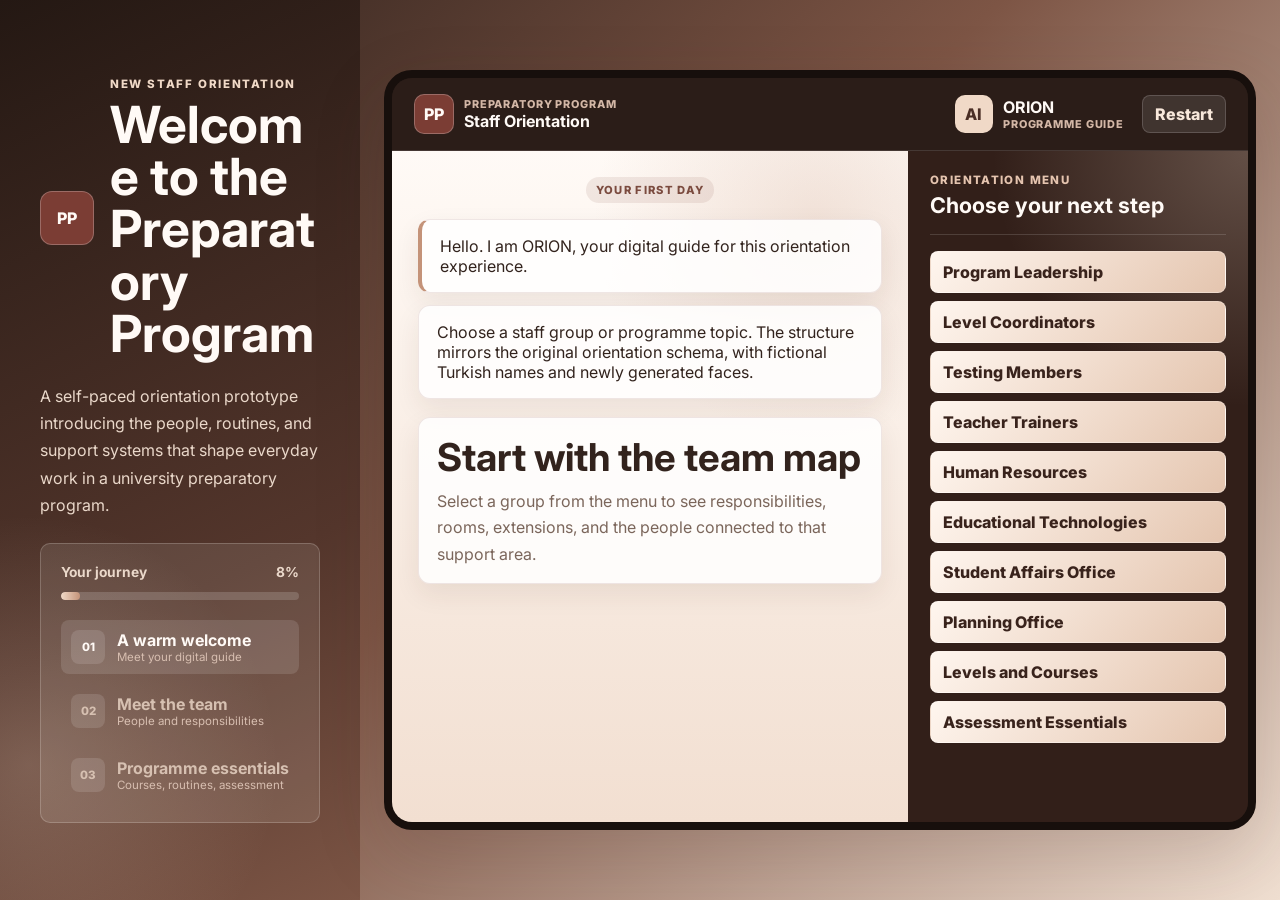
==== staff-orientation/index.html @ 4f43595f "Add staff orientation case study" ====
<!doctype html>
<html lang="en">
  <head>
    <meta charset="utf-8" />
    <meta name="viewport" content="width=device-width, initial-scale=1" />
    <meta
      name="description"
      content="A fictionalized new staff orientation demo with the same staff structure and refreshed names and faces."
    />
    <title>New Staff Orientation | Demo</title>
    <link rel="preconnect" href="https://fonts.googleapis.com" />
    <link rel="preconnect" href="https://fonts.gstatic.com" crossorigin />
    <link
      href="https://fonts.googleapis.com/css2?family=Inter:wght@400;600;700;800&display=swap"
      rel="stylesheet"
    />
    <link rel="stylesheet" href="styles.css" />
  </head>
  <body>
    <main class="orientation-shell">
      <section class="context-panel" aria-label="Module overview">
        <div class="brand-row">
          <div class="brand-mark">PP</div>
          <div>
            <p class="eyebrow">New Staff Orientation</p>
            <h1>Welcome to the Preparatory Program</h1>
          </div>
        </div>
        <p class="intro-copy">
          A self-paced orientation prototype introducing the people, routines,
          and support systems that shape everyday work in a university
          preparatory program.
        </p>
        <div class="module-card">
          <div class="module-topline">
            <span>Your journey</span>
            <strong id="progressValue">8%</strong>
          </div>
          <div class="progress-track" aria-label="Orientation progress">
            <span id="progressBar"></span>
          </div>
          <ol class="chapter-list">
            <li class="active" data-step="welcome">
              <span>01</span>
              <div>
                <strong>A warm welcome</strong>
                <small>Meet your digital guide</small>
              </div>
            </li>
            <li data-step="team">
              <span>02</span>
              <div>
                <strong>Meet the team</strong>
                <small>People and responsibilities</small>
              </div>
            </li>
            <li data-step="programme">
              <span>03</span>
              <div>
                <strong>Programme essentials</strong>
                <small>Courses, routines, assessment</small>
              </div>
            </li>
          </ol>
        </div>
      </section>

      <section class="experience-panel" aria-label="Interactive orientation">
        <div class="tablet">
          <header class="tablet-top">
            <div class="tablet-brand">
              <span class="brand-mark small">PP</span>
              <div>
                <small>PREPARATORY PROGRAM</small>
                <strong>Staff Orientation</strong>
              </div>
            </div>
            <div class="guide-identity">
              <div class="guide-avatar" aria-hidden="true">AI</div>
              <div>
                <strong>ORION</strong>
                <small>Programme guide</small>
              </div>
            </div>
            <button class="restart-button" type="button" id="restartButton" aria-label="Restart journey">Restart</button>
          </header>

          <div class="tablet-workspace">
            <section class="content-area" aria-live="polite">
              <p class="day-label">YOUR FIRST DAY</p>
              <div class="message accent">
                Hello. I am ORION, your digital guide for this orientation
                experience.
              </div>
              <div class="message">
                Choose a staff group or programme topic. The structure mirrors
                the original orientation schema, with fictional Turkish names
                and newly generated faces.
              </div>
              <div id="detailPanel" class="detail-panel">
                <h2>Start with the team map</h2>
                <p>
                  Select a group from the menu to see responsibilities, rooms,
                  extensions, and the people connected to that support area.
                </p>
              </div>
            </section>

            <aside class="action-area">
              <div class="action-heading">
                <small>Orientation Menu</small>
                <strong>Choose your next step</strong>
              </div>
              <div class="menu-group">
                <button type="button" data-panel="leadership">Program Leadership</button>
                <button type="button" data-panel="coordinators">Level Coordinators</button>
                <button type="button" data-panel="testing">Testing Members</button>
                <button type="button" data-panel="trainers">Teacher Trainers</button>
                <button type="button" data-panel="humanResources">Human Resources</button>
                <button type="button" data-panel="educationalTechnologies">Educational Technologies</button>
                <button type="button" data-panel="studentAffairs">Student Affairs Office</button>
                <button type="button" data-panel="planning">Planning Office</button>
                <button type="button" data-panel="levels">Levels and Courses</button>
                <button type="button" data-panel="assessment">Assessment Essentials</button>
              </div>
            </aside>
          </div>
        </div>
      </section>
    </main>

    <script src="script.js"></script>
  </body>
</html>
---- staff-orientation/styles.css ----
:root {
  --ink: #32231d;
  --muted: #7b665b;
  --paper: #f4e7dc;
  --panel: #fffaf6;
  --line: #e3d0c2;
  --brand: #7b3d34;
  --brand-soft: #c49379;
  --accent: #f0d9c7;
  --dark: #1d1512;
  --shadow: 0 24px 70px rgba(65, 39, 31, 0.18);
}

* {
  box-sizing: border-box;
}

body {
  margin: 0;
  min-height: 100vh;
  color: var(--ink);
  background: linear-gradient(135deg, #2c1f1a 0%, #7d5545 46%, #f0dfd1 100%);
  font-family: "Inter", Arial, sans-serif;
}

button {
  font: inherit;
}

.orientation-shell {
  display: grid;
  grid-template-columns: 360px minmax(0, 1fr);
  min-height: 100vh;
}

.context-panel {
  display: flex;
  flex-direction: column;
  justify-content: center;
  gap: 24px;
  padding: 40px;
  color: #fffaf6;
  background:
    radial-gradient(circle at 8% 85%, rgba(240, 217, 199, 0.22), transparent 30%),
    linear-gradient(155deg, #241813 0%, #54362c 64%, #7c5545 100%);
}

.brand-row {
  display: flex;
  gap: 16px;
  align-items: center;
}

.brand-mark {
  display: grid;
  flex: none;
  width: 54px;
  height: 54px;
  place-items: center;
  color: #fffaf6;
  background: var(--brand);
  border: 1px solid rgba(255, 255, 255, 0.24);
  border-radius: 12px;
  font-weight: 800;
}

.brand-mark.small {
  width: 40px;
  height: 40px;
  border-radius: 10px;
}

.eyebrow {
  margin: 0 0 7px;
  color: var(--accent);
  font-size: 0.72rem;
  font-weight: 800;
  letter-spacing: 0.14em;
  text-transform: uppercase;
}

h1,
h2,
h3,
p {
  overflow-wrap: anywhere;
}

h1 {
  margin: 0;
  font-size: clamp(2rem, 4vw, 3.4rem);
  line-height: 1.02;
}

.intro-copy {
  margin: 0;
  color: #ead8ca;
  line-height: 1.7;
}

.module-card {
  padding: 20px;
  background: rgba(255, 250, 246, 0.1);
  border: 1px solid rgba(255, 250, 246, 0.2);
  border-radius: 10px;
}

.module-topline {
  display: flex;
  justify-content: space-between;
  color: #ead8ca;
  font-size: 0.86rem;
  font-weight: 700;
}

.progress-track {
  height: 8px;
  margin: 12px 0 20px;
  overflow: hidden;
  background: rgba(255, 255, 255, 0.16);
  border-radius: 999px;
}

.progress-track span {
  display: block;
  width: 8%;
  height: 100%;
  background: linear-gradient(90deg, #f0d9c7, #c49379);
  border-radius: inherit;
}

.chapter-list {
  display: grid;
  gap: 10px;
  margin: 0;
  padding: 0;
  list-style: none;
}

.chapter-list li {
  display: flex;
  gap: 12px;
  align-items: center;
  padding: 10px;
  color: #d6c0b1;
  border-radius: 8px;
}

.chapter-list li.active {
  color: #fffaf6;
  background: rgba(255, 255, 255, 0.12);
}

.chapter-list span {
  display: grid;
  width: 34px;
  height: 34px;
  place-items: center;
  background: rgba(255, 255, 255, 0.12);
  border-radius: 8px;
  font-size: 0.72rem;
  font-weight: 800;
}

.chapter-list strong,
.chapter-list small {
  display: block;
}

.chapter-list small {
  color: #d7beb0;
  font-size: 0.72rem;
}

.experience-panel {
  display: grid;
  place-items: center;
  min-width: 0;
  padding: 24px;
}

.tablet {
  display: grid;
  grid-template-rows: auto minmax(0, 1fr);
  width: min(1180px, 100%);
  min-height: min(760px, calc(100vh - 48px));
  overflow: hidden;
  background: #241813;
  border: 8px solid #170f0c;
  border-radius: 28px;
  box-shadow: var(--shadow);
}

.tablet-top {
  display: flex;
  align-items: center;
  gap: 18px;
  padding: 16px 22px;
  color: #fffaf6;
  background: #2b1d18;
  border-bottom: 1px solid rgba(255, 255, 255, 0.12);
}

.tablet-brand,
.guide-identity {
  display: flex;
  align-items: center;
  gap: 10px;
}

.tablet-brand small,
.guide-identity small {
  display: block;
  color: #d3b7a6;
  font-size: 0.68rem;
  font-weight: 800;
  letter-spacing: 0.08em;
  text-transform: uppercase;
}

.guide-identity {
  margin-left: auto;
}

.guide-avatar {
  display: grid;
  width: 38px;
  height: 38px;
  place-items: center;
  color: #4a2e25;
  background: #f0d9c7;
  border-radius: 10px;
  font-weight: 800;
}

.restart-button {
  min-height: 38px;
  padding: 0 12px;
  color: #f8e8db;
  cursor: pointer;
  background: rgba(255, 255, 255, 0.1);
  border: 1px solid rgba(255, 255, 255, 0.16);
  border-radius: 8px;
  font-weight: 800;
}

.tablet-workspace {
  display: grid;
  grid-template-columns: minmax(0, 1fr) 340px;
  min-height: 0;
}

.content-area {
  min-height: 0;
  padding: 26px;
  overflow: auto;
  background:
    radial-gradient(circle at 82% 10%, rgba(196, 147, 121, 0.22), transparent 30%),
    linear-gradient(180deg, #fffaf6 0%, #f2dfd1 100%);
}

.day-label {
  width: fit-content;
  margin: 0 auto 16px;
  padding: 6px 10px;
  color: #7b4b3f;
  background: rgba(123, 61, 52, 0.1);
  border-radius: 999px;
  font-size: 0.7rem;
  font-weight: 800;
  letter-spacing: 0.12em;
}

.message,
.detail-panel {
  max-width: 780px;
  margin: 0 0 12px;
  padding: 16px 18px;
  background: rgba(255, 255, 255, 0.84);
  border: 1px solid rgba(123, 61, 52, 0.12);
  border-radius: 12px;
  box-shadow: 0 10px 26px rgba(65, 39, 31, 0.08);
}

.message.accent {
  border-left: 4px solid var(--brand-soft);
}

.detail-panel {
  margin-top: 18px;
}

.detail-panel h2 {
  margin: 0 0 8px;
  font-size: clamp(1.5rem, 3vw, 2.4rem);
}

.detail-panel p {
  margin: 0;
  color: var(--muted);
  line-height: 1.65;
}

.profile-grid {
  display: grid;
  grid-template-columns: repeat(2, minmax(0, 1fr));
  gap: 12px;
  margin-top: 18px;
}

.profile-card {
  display: flex;
  gap: 12px;
  align-items: center;
  min-width: 0;
  padding: 12px;
  color: #fffaf6;
  background: linear-gradient(135deg, #7b3d34, #b68068);
  border-radius: 10px;
}

.face {
  flex: none;
  width: 76px;
  height: 88px;
  background-image: url("../assets/orientation-faces.png");
  background-size: 500% 500%;
  border: 2px solid rgba(255, 255, 255, 0.72);
  border-radius: 10px;
  box-shadow: 0 8px 18px rgba(45, 25, 19, 0.2);
}

.face-1 { background-position: 0% 0%; }
.face-2 { background-position: 25% 0%; }
.face-3 { background-position: 50% 0%; }
.face-4 { background-position: 75% 0%; }
.face-5 { background-position: 100% 0%; }
.face-6 { background-position: 0% 25%; }
.face-7 { background-position: 25% 25%; }
.face-8 { background-position: 50% 25%; }
.face-9 { background-position: 75% 25%; }
.face-10 { background-position: 100% 25%; }
.face-11 { background-position: 0% 50%; }
.face-12 { background-position: 25% 50%; }
.face-13 { background-position: 50% 50%; }
.face-14 { background-position: 75% 50%; }
.face-15 { background-position: 100% 50%; }
.face-16 { background-position: 0% 75%; }
.face-17 { background-position: 25% 75%; }
.face-18 { background-position: 50% 75%; }
.face-19 { background-position: 75% 75%; }
.face-20 { background-position: 100% 75%; }
.face-21 { background-position: 0% 100%; }

.profile-card strong,
.profile-card span {
  display: block;
}

.profile-card strong {
  font-size: 1rem;
  line-height: 1.2;
}

.profile-card small {
  display: block;
  margin: 3px 0 7px;
  opacity: 0.86;
  font-size: 0.78rem;
  font-weight: 800;
}

.profile-card span {
  opacity: 0.82;
  font-size: 0.74rem;
  font-weight: 700;
}

.info-list {
  display: grid;
  gap: 10px;
  margin-top: 18px;
}

.info-card {
  padding: 14px;
  background: rgba(255, 250, 246, 0.78);
  border: 1px solid rgba(123, 61, 52, 0.14);
  border-radius: 10px;
}

.info-card strong {
  display: block;
  margin-bottom: 6px;
  color: var(--brand);
}

.info-card p {
  margin: 0;
  color: var(--muted);
}

.action-area {
  min-height: 0;
  padding: 22px;
  overflow: auto;
  color: #fffaf6;
  background:
    radial-gradient(circle at 100% 0%, rgba(240, 217, 199, 0.26), transparent 34%),
    #321f19;
}

.action-heading {
  display: grid;
  gap: 6px;
  padding-bottom: 16px;
  margin-bottom: 16px;
  border-bottom: 1px solid rgba(255, 255, 255, 0.14);
}

.action-heading small {
  color: #e5c4af;
  font-size: 0.72rem;
  font-weight: 800;
  letter-spacing: 0.12em;
  text-transform: uppercase;
}

.action-heading strong {
  font-size: 1.35rem;
  line-height: 1.15;
}

.menu-group {
  display: grid;
  gap: 8px;
}

.menu-group button {
  min-height: 42px;
  padding: 8px 12px;
  color: #39231c;
  text-align: left;
  cursor: pointer;
  background: linear-gradient(135deg, #fff6ef, #e4c5af);
  border: 1px solid rgba(255, 255, 255, 0.26);
  border-radius: 8px;
  font-weight: 800;
}

.menu-group button:hover,
.menu-group button.active {
  background: #fffaf6;
  transform: translateX(2px);
}

@media (max-width: 980px) {
  .orientation-shell,
  .tablet-workspace {
    grid-template-columns: 1fr;
  }

  .context-panel {
    display: none;
  }

  .tablet {
    min-height: calc(100vh - 32px);
  }

  .action-area {
    max-height: 360px;
  }
}

@media (max-width: 640px) {
  .experience-panel {
    padding: 0;
  }

  .tablet {
    min-height: 100vh;
    border: 0;
    border-radius: 0;
  }

  .tablet-top {
    align-items: flex-start;
    flex-direction: column;
  }

  .guide-identity {
    margin-left: 0;
  }

  .profile-grid {
    grid-template-columns: 1fr;
  }
}
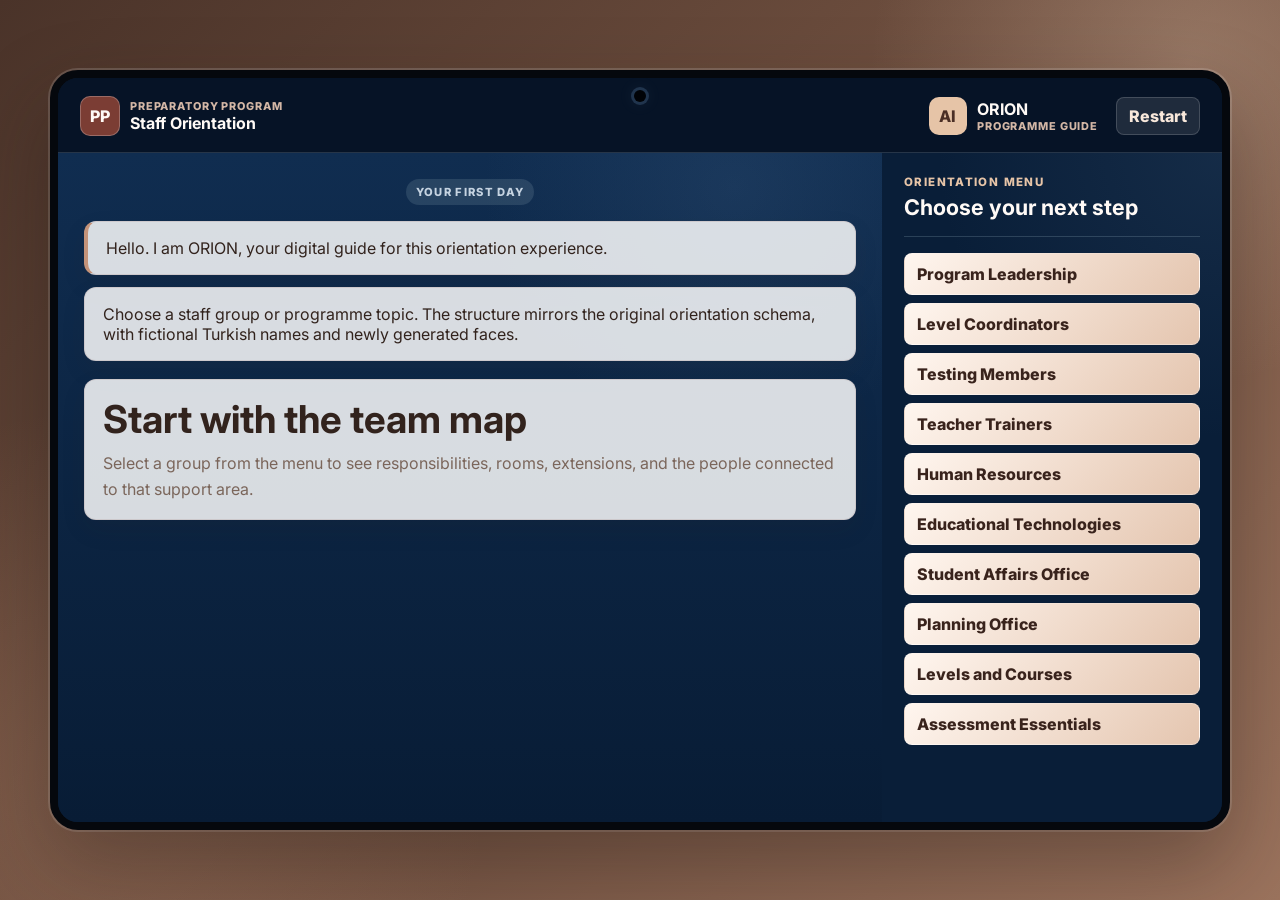
==== commit fc00424b: "Refine staff orientation tablet layout" ====
--- a/staff-orientation/index.html
+++ b/staff-orientation/index.html
@@ -18,53 +18,6 @@
   </head>
   <body>
     <main class="orientation-shell">
-      <section class="context-panel" aria-label="Module overview">
-        <div class="brand-row">
-          <div class="brand-mark">PP</div>
-          <div>
-            <p class="eyebrow">New Staff Orientation</p>
-            <h1>Welcome to the Preparatory Program</h1>
-          </div>
-        </div>
-        <p class="intro-copy">
-          A self-paced orientation prototype introducing the people, routines,
-          and support systems that shape everyday work in a university
-          preparatory program.
-        </p>
-        <div class="module-card">
-          <div class="module-topline">
-            <span>Your journey</span>
-            <strong id="progressValue">8%</strong>
-          </div>
-          <div class="progress-track" aria-label="Orientation progress">
-            <span id="progressBar"></span>
-          </div>
-          <ol class="chapter-list">
-            <li class="active" data-step="welcome">
-              <span>01</span>
-              <div>
-                <strong>A warm welcome</strong>
-                <small>Meet your digital guide</small>
-              </div>
-            </li>
-            <li data-step="team">
-              <span>02</span>
-              <div>
-                <strong>Meet the team</strong>
-                <small>People and responsibilities</small>
-              </div>
-            </li>
-            <li data-step="programme">
-              <span>03</span>
-              <div>
-                <strong>Programme essentials</strong>
-                <small>Courses, routines, assessment</small>
-              </div>
-            </li>
-          </ol>
-        </div>
-      </section>
-
       <section class="experience-panel" aria-label="Interactive orientation">
         <div class="tablet">
           <header class="tablet-top">
--- a/staff-orientation/styles.css
+++ b/staff-orientation/styles.css
@@ -19,7 +19,10 @@
   margin: 0;
   min-height: 100vh;
   color: var(--ink);
-  background: linear-gradient(135deg, #2c1f1a 0%, #7d5545 46%, #f0dfd1 100%);
+  background:
+    radial-gradient(circle at 93% 7%, rgba(231, 204, 181, 0.28), transparent 22%),
+    radial-gradient(circle at 8% 88%, rgba(186, 139, 112, 0.3), transparent 27%),
+    linear-gradient(135deg, #4a3329 0%, #755443 55%, #9b735d 100%);
   font-family: "Inter", Arial, sans-serif;
 }
 
@@ -29,26 +32,8 @@
 
 .orientation-shell {
   display: grid;
-  grid-template-columns: 360px minmax(0, 1fr);
+  grid-template-columns: minmax(0, 1fr);
   min-height: 100vh;
-}
-
-.context-panel {
-  display: flex;
-  flex-direction: column;
-  justify-content: center;
-  gap: 24px;
-  padding: 40px;
-  color: #fffaf6;
-  background:
-    radial-gradient(circle at 8% 85%, rgba(240, 217, 199, 0.22), transparent 30%),
-    linear-gradient(155deg, #241813 0%, #54362c 64%, #7c5545 100%);
-}
-
-.brand-row {
-  display: flex;
-  gap: 16px;
-  align-items: center;
 }
 
 .brand-mark {
@@ -70,108 +55,12 @@
   border-radius: 10px;
 }
 
-.eyebrow {
-  margin: 0 0 7px;
-  color: var(--accent);
-  font-size: 0.72rem;
-  font-weight: 800;
-  letter-spacing: 0.14em;
-  text-transform: uppercase;
-}
-
-h1,
 h2,
 h3,
 p {
   overflow-wrap: anywhere;
 }
 
-h1 {
-  margin: 0;
-  font-size: clamp(2rem, 4vw, 3.4rem);
-  line-height: 1.02;
-}
-
-.intro-copy {
-  margin: 0;
-  color: #ead8ca;
-  line-height: 1.7;
-}
-
-.module-card {
-  padding: 20px;
-  background: rgba(255, 250, 246, 0.1);
-  border: 1px solid rgba(255, 250, 246, 0.2);
-  border-radius: 10px;
-}
-
-.module-topline {
-  display: flex;
-  justify-content: space-between;
-  color: #ead8ca;
-  font-size: 0.86rem;
-  font-weight: 700;
-}
-
-.progress-track {
-  height: 8px;
-  margin: 12px 0 20px;
-  overflow: hidden;
-  background: rgba(255, 255, 255, 0.16);
-  border-radius: 999px;
-}
-
-.progress-track span {
-  display: block;
-  width: 8%;
-  height: 100%;
-  background: linear-gradient(90deg, #f0d9c7, #c49379);
-  border-radius: inherit;
-}
-
-.chapter-list {
-  display: grid;
-  gap: 10px;
-  margin: 0;
-  padding: 0;
-  list-style: none;
-}
-
-.chapter-list li {
-  display: flex;
-  gap: 12px;
-  align-items: center;
-  padding: 10px;
-  color: #d6c0b1;
-  border-radius: 8px;
-}
-
-.chapter-list li.active {
-  color: #fffaf6;
-  background: rgba(255, 255, 255, 0.12);
-}
-
-.chapter-list span {
-  display: grid;
-  width: 34px;
-  height: 34px;
-  place-items: center;
-  background: rgba(255, 255, 255, 0.12);
-  border-radius: 8px;
-  font-size: 0.72rem;
-  font-weight: 800;
-}
-
-.chapter-list strong,
-.chapter-list small {
-  display: block;
-}
-
-.chapter-list small {
-  color: #d7beb0;
-  font-size: 0.72rem;
-}
-
 .experience-panel {
   display: grid;
   place-items: center;
@@ -180,25 +69,44 @@
 }
 
 .tablet {
+  position: relative;
   display: grid;
   grid-template-rows: auto minmax(0, 1fr);
   width: min(1180px, 100%);
   min-height: min(760px, calc(100vh - 48px));
   overflow: hidden;
-  background: #241813;
-  border: 8px solid #170f0c;
+  background: #08172a;
+  border: 8px solid #05080d;
   border-radius: 28px;
-  box-shadow: var(--shadow);
+  box-shadow:
+    0 35px 80px rgba(29, 20, 17, 0.34),
+    0 0 0 2px rgba(255, 255, 255, 0.16);
+}
+
+.tablet::before {
+  position: absolute;
+  top: 12px;
+  left: 50%;
+  z-index: 2;
+  width: 12px;
+  height: 12px;
+  content: "";
+  background: #010307;
+  border-radius: 999px;
+  box-shadow:
+    0 0 0 3px #20344d,
+    0 0 18px rgba(194, 218, 232, 0.14);
+  transform: translateX(-50%);
 }
 
 .tablet-top {
   display: flex;
   align-items: center;
   gap: 18px;
-  padding: 16px 22px;
+  padding: 18px 22px 16px;
   color: #fffaf6;
-  background: #2b1d18;
-  border-bottom: 1px solid rgba(255, 255, 255, 0.12);
+  background: rgba(7, 20, 38, 0.98);
+  border-bottom: 1px solid rgba(182, 203, 225, 0.18);
 }
 
 .tablet-brand,
@@ -228,7 +136,7 @@
   height: 38px;
   place-items: center;
   color: #4a2e25;
-  background: #f0d9c7;
+  background: #e6c4a7;
   border-radius: 10px;
   font-weight: 800;
 }
@@ -255,16 +163,17 @@
   padding: 26px;
   overflow: auto;
   background:
-    radial-gradient(circle at 82% 10%, rgba(196, 147, 121, 0.22), transparent 30%),
-    linear-gradient(180deg, #fffaf6 0%, #f2dfd1 100%);
+    radial-gradient(circle at 82% 5%, rgba(70, 104, 143, 0.2), transparent 27%),
+    linear-gradient(#102d50 0%, #081c35 100%);
+  scrollbar-color: #536b86 transparent;
 }
 
 .day-label {
   width: fit-content;
   margin: 0 auto 16px;
   padding: 6px 10px;
-  color: #7b4b3f;
-  background: rgba(123, 61, 52, 0.1);
+  color: #c5d3e1;
+  background: rgba(214, 232, 239, 0.12);
   border-radius: 999px;
   font-size: 0.7rem;
   font-weight: 800;
@@ -406,8 +315,8 @@
   overflow: auto;
   color: #fffaf6;
   background:
-    radial-gradient(circle at 100% 0%, rgba(240, 217, 199, 0.26), transparent 34%),
-    #321f19;
+    radial-gradient(circle at 100% 0, rgba(74, 105, 140, 0.18), transparent 38%),
+    #091e38;
 }
 
 .action-heading {
@@ -415,11 +324,11 @@
   gap: 6px;
   padding-bottom: 16px;
   margin-bottom: 16px;
-  border-bottom: 1px solid rgba(255, 255, 255, 0.14);
+  border-bottom: 1px solid rgba(194, 218, 232, 0.18);
 }
 
 .action-heading small {
-  color: #e5c4af;
+  color: #e6c4a7;
   font-size: 0.72rem;
   font-weight: 800;
   letter-spacing: 0.12em;
@@ -446,22 +355,22 @@
   border: 1px solid rgba(255, 255, 255, 0.26);
   border-radius: 8px;
   font-weight: 800;
+  transition:
+    background-color 0.18s ease,
+    transform 0.18s ease,
+    box-shadow 0.18s ease;
 }
 
 .menu-group button:hover,
 .menu-group button.active {
   background: #fffaf6;
+  box-shadow: 0 10px 24px rgba(3, 10, 19, 0.18);
   transform: translateX(2px);
 }
 
 @media (max-width: 980px) {
-  .orientation-shell,
   .tablet-workspace {
     grid-template-columns: 1fr;
-  }
-
-  .context-panel {
-    display: none;
   }
 
   .tablet {
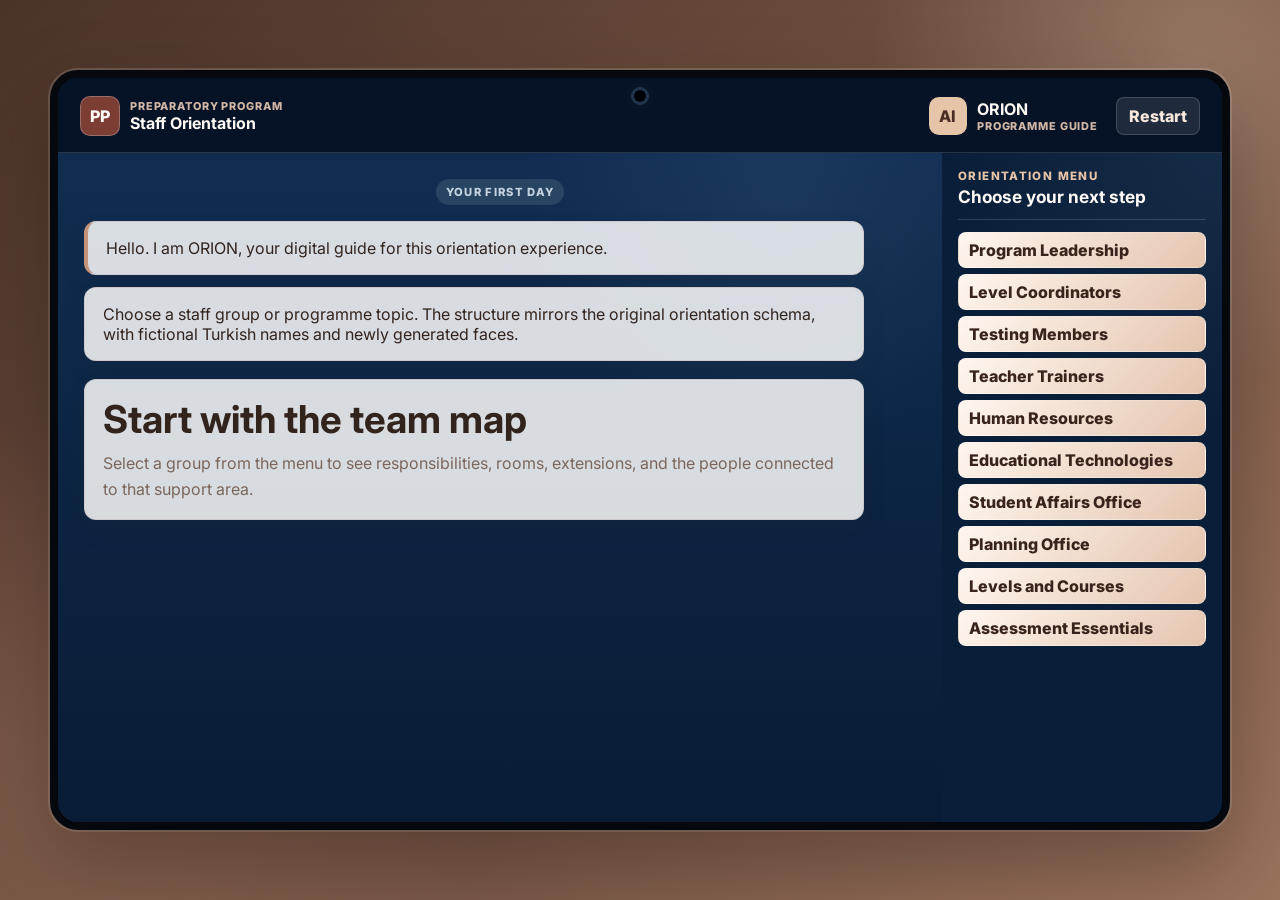
==== commit 8940f547: "Make orientation screen appendable" ====
--- a/staff-orientation/index.html
+++ b/staff-orientation/index.html
@@ -50,12 +50,15 @@
                 the original orientation schema, with fictional Turkish names
                 and newly generated faces.
               </div>
-              <div id="detailPanel" class="detail-panel">
-                <h2>Start with the team map</h2>
-                <p>
-                  Select a group from the menu to see responsibilities, rooms,
-                  extensions, and the people connected to that support area.
-                </p>
+              <div id="detailPanel" class="detail-stack">
+                <article class="detail-panel">
+                  <h2>Start with the team map</h2>
+                  <p>
+                    Select a group from the menu to see responsibilities,
+                    rooms, extensions, and the people connected to that support
+                    area.
+                  </p>
+                </article>
               </div>
             </section>
 
--- a/staff-orientation/styles.css
+++ b/staff-orientation/styles.css
@@ -24,6 +24,7 @@
     radial-gradient(circle at 8% 88%, rgba(186, 139, 112, 0.3), transparent 27%),
     linear-gradient(135deg, #4a3329 0%, #755443 55%, #9b735d 100%);
   font-family: "Inter", Arial, sans-serif;
+  overflow: hidden;
 }
 
 button {
@@ -64,6 +65,7 @@
 .experience-panel {
   display: grid;
   place-items: center;
+  height: 100vh;
   min-width: 0;
   padding: 24px;
 }
@@ -73,7 +75,8 @@
   display: grid;
   grid-template-rows: auto minmax(0, 1fr);
   width: min(1180px, 100%);
-  min-height: min(760px, calc(100vh - 48px));
+  height: min(760px, calc(100vh - 48px));
+  max-height: calc(100vh - 48px);
   overflow: hidden;
   background: #08172a;
   border: 8px solid #05080d;
@@ -154,8 +157,10 @@
 
 .tablet-workspace {
   display: grid;
-  grid-template-columns: minmax(0, 1fr) 340px;
+  grid-template-columns: minmax(0, 1fr) 280px;
+  height: 100%;
   min-height: 0;
+  overflow: hidden;
 }
 
 .content-area {
@@ -180,8 +185,7 @@
   letter-spacing: 0.12em;
 }
 
-.message,
-.detail-panel {
+.message {
   max-width: 780px;
   margin: 0 0 12px;
   padding: 16px 18px;
@@ -195,8 +199,19 @@
   border-left: 4px solid var(--brand-soft);
 }
 
+.detail-stack {
+  display: grid;
+  gap: 14px;
+  max-width: 780px;
+  margin-top: 18px;
+}
+
 .detail-panel {
-  margin-top: 18px;
+  padding: 16px 18px;
+  background: rgba(255, 255, 255, 0.84);
+  border: 1px solid rgba(123, 61, 52, 0.12);
+  border-radius: 12px;
+  box-shadow: 0 10px 26px rgba(65, 39, 31, 0.08);
 }
 
 .detail-panel h2 {
@@ -311,8 +326,8 @@
 
 .action-area {
   min-height: 0;
-  padding: 22px;
-  overflow: auto;
+  padding: 16px;
+  overflow: hidden;
   color: #fffaf6;
   background:
     radial-gradient(circle at 100% 0, rgba(74, 105, 140, 0.18), transparent 38%),
@@ -321,9 +336,9 @@
 
 .action-heading {
   display: grid;
-  gap: 6px;
-  padding-bottom: 16px;
-  margin-bottom: 16px;
+  gap: 4px;
+  padding-bottom: 12px;
+  margin-bottom: 12px;
   border-bottom: 1px solid rgba(194, 218, 232, 0.18);
 }
 
@@ -336,18 +351,18 @@
 }
 
 .action-heading strong {
-  font-size: 1.35rem;
+  font-size: 1.08rem;
   line-height: 1.15;
 }
 
 .menu-group {
   display: grid;
-  gap: 8px;
+  gap: 6px;
 }
 
 .menu-group button {
-  min-height: 42px;
-  padding: 8px 12px;
+  min-height: 36px;
+  padding: 7px 10px;
   color: #39231c;
   text-align: left;
   cursor: pointer;
@@ -371,14 +386,16 @@
 @media (max-width: 980px) {
   .tablet-workspace {
     grid-template-columns: 1fr;
+    grid-template-rows: minmax(0, 1fr) auto;
   }
 
   .tablet {
-    min-height: calc(100vh - 32px);
+    height: calc(100vh - 32px);
+    max-height: calc(100vh - 32px);
   }
 
   .action-area {
-    max-height: 360px;
+    max-height: none;
   }
 }
 
@@ -388,7 +405,8 @@
   }
 
   .tablet {
-    min-height: 100vh;
+    height: 100vh;
+    max-height: 100vh;
     border: 0;
     border-radius: 0;
   }
